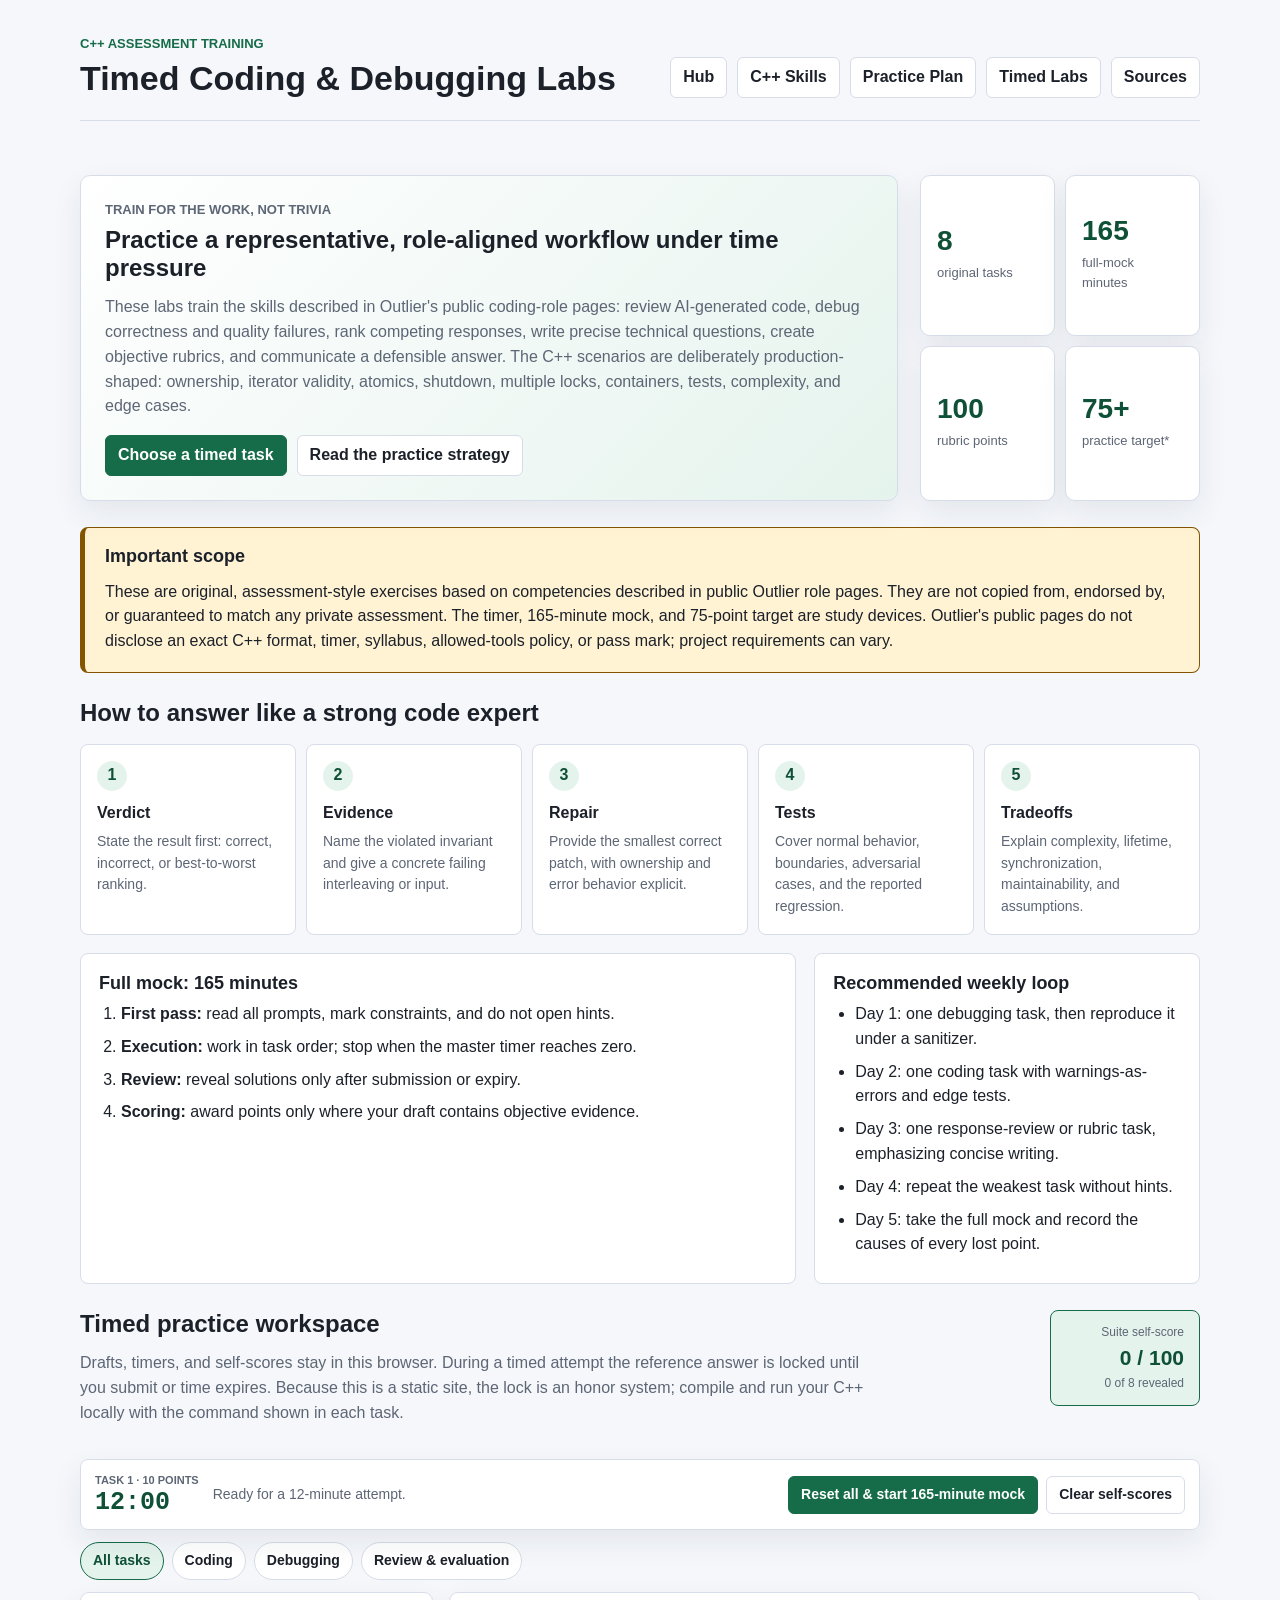
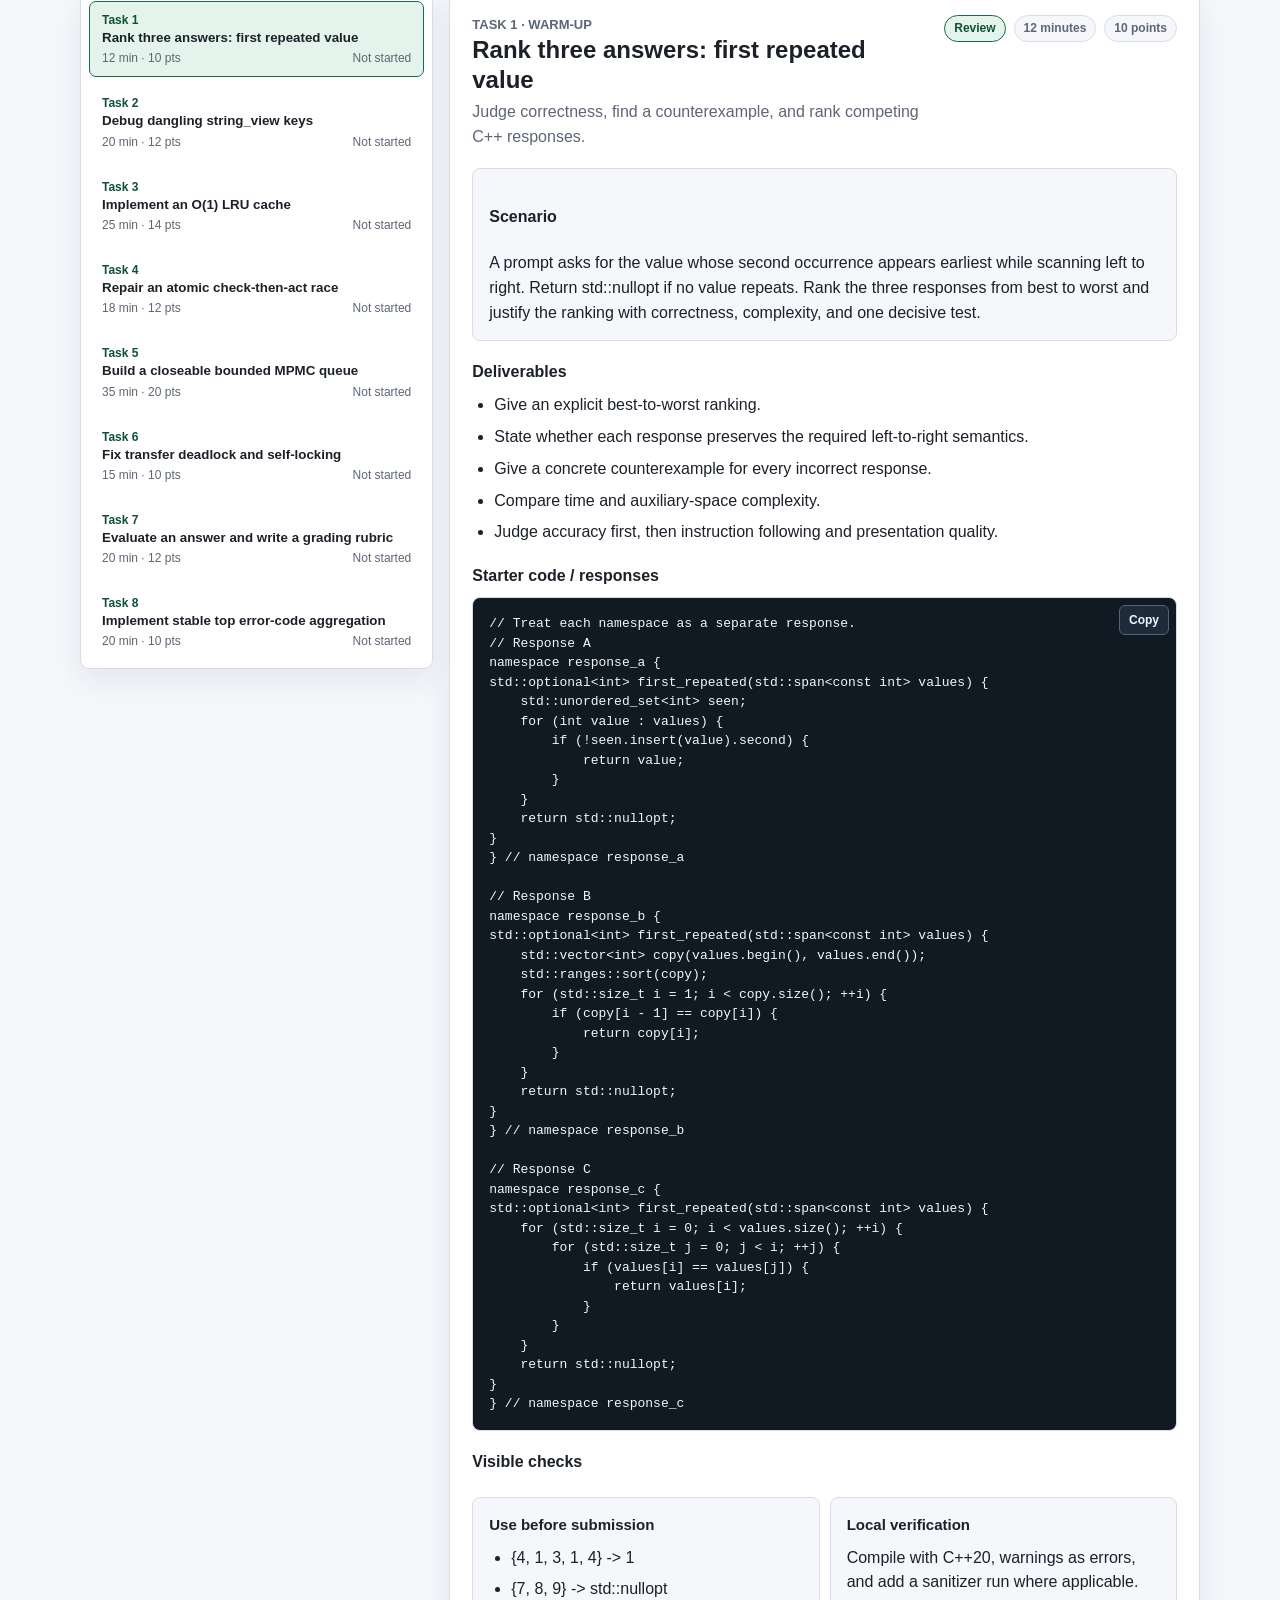
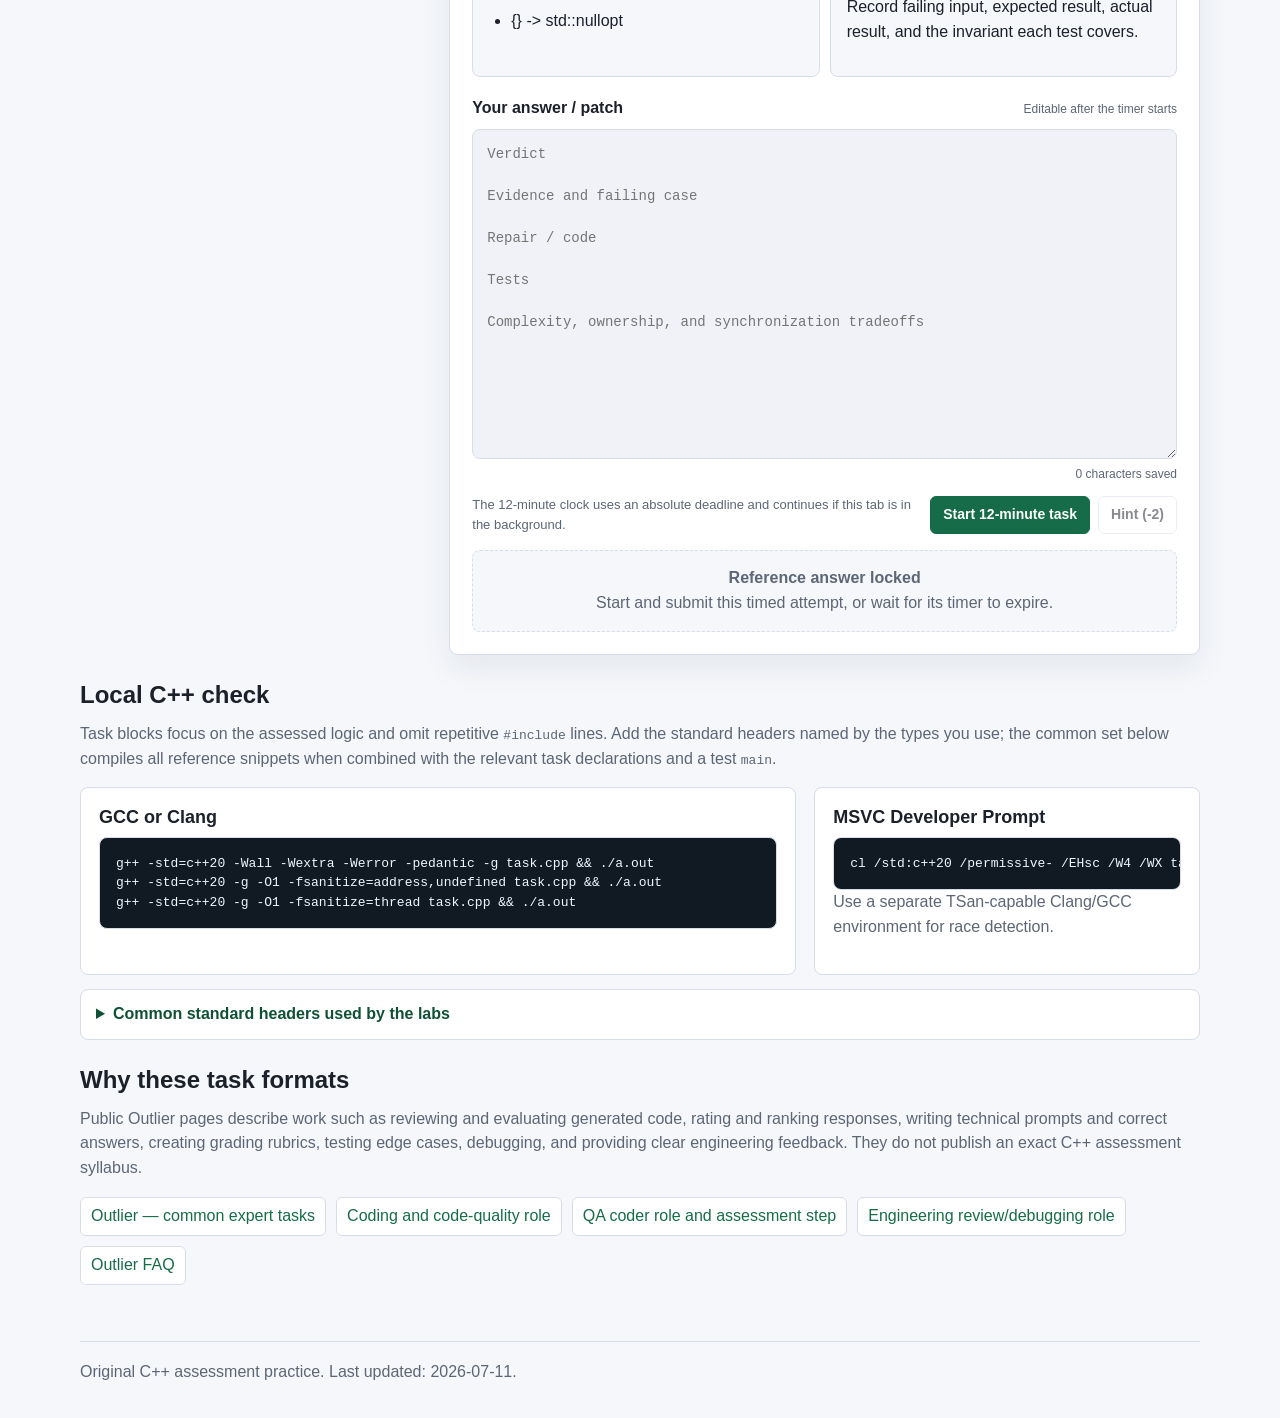
==== docs/assessment-labs.html @ f6ef0ef1 "Add timed C++ assessment practice labs" ====
<!doctype html>
<html lang="en">
<head>
  <meta charset="utf-8">
  <meta name="viewport" content="width=device-width, initial-scale=1">
  <meta name="description" content="Original Outlier-role-aligned C++ assessment practice with timed coding, debugging, code-review, response-ranking, and rubric-writing tasks.">
  <title>Timed C++ Assessment Labs</title>
  <link rel="stylesheet" href="styles.css">
  <link rel="stylesheet" href="assessment-labs.css">
  <script defer src="assessment-labs-data.js"></script>
  <script defer src="assessment-labs.js"></script>
</head>
<body>
  <header class="topbar">
    <div>
      <p class="eyebrow">C++ assessment training</p>
      <h1>Timed Coding &amp; Debugging Labs</h1>
    </div>
    <nav aria-label="Site navigation">
      <a href="index.html">Hub</a>
      <a href="cpp-skills.html">C++ Skills</a>
      <a href="#practice-plan">Practice Plan</a>
      <a href="#lab-app">Timed Labs</a>
      <a href="#sources">Sources</a>
    </nav>
  </header>

  <main>
    <section class="section hero-grid">
      <div class="intro">
        <p class="eyebrow">Train for the work, not trivia</p>
        <h2>Practice a representative, role-aligned workflow under time pressure</h2>
        <p>
          These labs train the skills described in Outlier's public coding-role pages: review AI-generated code,
          debug correctness and quality failures, rank competing responses, write precise technical questions,
          create objective rubrics, and communicate a defensible answer. The C++ scenarios are deliberately
          production-shaped: ownership, iterator validity, atomics, shutdown, multiple locks, containers, tests,
          complexity, and edge cases.
        </p>
        <div class="actions">
          <a class="button" href="#lab-app">Choose a timed task</a>
          <a class="button secondary" href="#practice-plan">Read the practice strategy</a>
        </div>
      </div>
      <aside class="practice-summary" aria-label="Practice suite summary">
        <div><strong>8</strong><span>original tasks</span></div>
        <div><strong>165</strong><span>full-mock minutes</span></div>
        <div><strong>100</strong><span>rubric points</span></div>
        <div><strong>75+</strong><span>practice target*</span></div>
      </aside>
    </section>

    <section class="section notice" aria-labelledby="scope-title">
      <h2 id="scope-title">Important scope</h2>
      <p>
        These are original, assessment-style exercises based on competencies described in public Outlier role
        pages. They are not copied from, endorsed by, or guaranteed to match any private assessment. The timer,
        165-minute mock, and 75-point target are study devices. Outlier's public pages do not disclose an exact
        C++ format, timer, syllabus, allowed-tools policy, or pass mark; project requirements can vary.
      </p>
    </section>

    <section id="practice-plan" class="section">
      <h2>How to answer like a strong code expert</h2>
      <div class="answer-framework">
        <article><span>1</span><h3>Verdict</h3><p>State the result first: correct, incorrect, or best-to-worst ranking.</p></article>
        <article><span>2</span><h3>Evidence</h3><p>Name the violated invariant and give a concrete failing interleaving or input.</p></article>
        <article><span>3</span><h3>Repair</h3><p>Provide the smallest correct patch, with ownership and error behavior explicit.</p></article>
        <article><span>4</span><h3>Tests</h3><p>Cover normal behavior, boundaries, adversarial cases, and the reported regression.</p></article>
        <article><span>5</span><h3>Tradeoffs</h3><p>Explain complexity, lifetime, synchronization, maintainability, and assumptions.</p></article>
      </div>
      <div class="split plan-split">
        <article>
          <h3>Full mock: 165 minutes</h3>
          <ol class="timeline">
            <li><strong>First pass:</strong> read all prompts, mark constraints, and do not open hints.</li>
            <li><strong>Execution:</strong> work in task order; stop when the master timer reaches zero.</li>
            <li><strong>Review:</strong> reveal solutions only after submission or expiry.</li>
            <li><strong>Scoring:</strong> award points only where your draft contains objective evidence.</li>
          </ol>
        </article>
        <article>
          <h3>Recommended weekly loop</h3>
          <ul class="checklist">
            <li>Day 1: one debugging task, then reproduce it under a sanitizer.</li>
            <li>Day 2: one coding task with warnings-as-errors and edge tests.</li>
            <li>Day 3: one response-review or rubric task, emphasizing concise writing.</li>
            <li>Day 4: repeat the weakest task without hints.</li>
            <li>Day 5: take the full mock and record the causes of every lost point.</li>
          </ul>
        </article>
      </div>
    </section>

    <section id="lab-app" class="section" aria-labelledby="lab-title">
      <div class="section-heading-row">
        <div>
          <h2 id="lab-title">Timed practice workspace</h2>
          <p class="section-note">
            Drafts, timers, and self-scores stay in this browser. During a timed attempt the reference answer is
            locked until you submit or time expires. Because this is a static site, the lock is an honor system;
            compile and run your C++ locally with the command shown in each task.
          </p>
        </div>
        <div class="suite-score" aria-live="polite">
          <span>Suite self-score</span>
          <strong id="suite-score">0 / 100</strong>
          <small id="suite-progress">0 of 8 revealed</small>
        </div>
      </div>

      <div class="timer-bar" id="timer-bar" data-state="idle">
        <div>
          <span class="timer-kicker" id="timer-kicker">Selected task</span>
          <strong class="timer-display" id="timer-display" role="timer">00:00</strong>
        </div>
        <p id="timer-status">Choose a task and start when you are ready.</p>
        <div class="timer-actions">
          <button class="lab-button primary" id="full-mock" type="button">Reset all &amp; start 165-minute mock</button>
          <button class="lab-button" id="reset-suite-score" type="button">Clear self-scores</button>
        </div>
      </div>

      <div class="filter-row" role="group" aria-label="Filter tasks">
        <button class="filter-button active" type="button" data-filter="all" aria-pressed="true">All tasks</button>
        <button class="filter-button" type="button" data-filter="coding" aria-pressed="false">Coding</button>
        <button class="filter-button" type="button" data-filter="debugging" aria-pressed="false">Debugging</button>
        <button class="filter-button" type="button" data-filter="review" aria-pressed="false">Review &amp; evaluation</button>
      </div>

      <div class="lab-layout">
        <aside class="task-sidebar" aria-label="Assessment tasks">
          <div id="task-list"></div>
        </aside>
        <article class="workspace" id="workspace"></article>
      </div>
      <p class="sr-only" id="lab-announcer" aria-live="polite"></p>
      <noscript>
        <p class="notice">JavaScript is required for timers, saved drafts, answer locking, and self-scoring.</p>
      </noscript>
    </section>

    <section class="section" id="local-setup">
      <h2>Local C++ check</h2>
      <p class="section-note">
        Task blocks focus on the assessed logic and omit repetitive <code>#include</code> lines. Add the standard
        headers named by the types you use; the common set below compiles all reference snippets when combined
        with the relevant task declarations and a test <code>main</code>.
      </p>
      <div class="split">
        <article>
          <h3>GCC or Clang</h3>
          <pre class="command-block">g++ -std=c++20 -Wall -Wextra -Werror -pedantic -g task.cpp &amp;&amp; ./a.out
g++ -std=c++20 -g -O1 -fsanitize=address,undefined task.cpp &amp;&amp; ./a.out
g++ -std=c++20 -g -O1 -fsanitize=thread task.cpp &amp;&amp; ./a.out</pre>
        </article>
        <article>
          <h3>MSVC Developer Prompt</h3>
          <pre class="command-block">cl /std:c++20 /permissive- /EHsc /W4 /WX task.cpp</pre>
          <p class="section-note">Use a separate TSan-capable Clang/GCC environment for race detection.</p>
        </article>
      </div>
      <details class="header-kit">
        <summary>Common standard headers used by the labs</summary>
        <pre class="command-block">#include &lt;algorithm&gt;
#include &lt;atomic&gt;
#include &lt;condition_variable&gt;
#include &lt;cstddef&gt;
#include &lt;cstdint&gt;
#include &lt;deque&gt;
#include &lt;limits&gt;
#include &lt;list&gt;
#include &lt;memory&gt;
#include &lt;mutex&gt;
#include &lt;optional&gt;
#include &lt;ranges&gt;
#include &lt;span&gt;
#include &lt;stdexcept&gt;
#include &lt;string&gt;
#include &lt;string_view&gt;
#include &lt;type_traits&gt;
#include &lt;unordered_map&gt;
#include &lt;unordered_set&gt;
#include &lt;utility&gt;
#include &lt;vector&gt;</pre>
      </details>
    </section>

    <section id="sources" class="section">
      <h2>Why these task formats</h2>
      <p class="section-note">
        Public Outlier pages describe work such as reviewing and evaluating generated code, rating and ranking
        responses, writing technical prompts and correct answers, creating grading rubrics, testing edge cases,
        debugging, and providing clear engineering feedback. They do not publish an exact C++ assessment syllabus.
      </p>
      <div class="link-list">
        <a href="https://outlier.ai/" target="_blank" rel="noopener">Outlier — common expert tasks</a>
        <a href="https://outlier.ai/coding/code-quality/en-in" target="_blank" rel="noopener">Coding and code-quality role</a>
        <a href="https://outlier.ai/coding/es-419" target="_blank" rel="noopener">QA coder role and assessment step</a>
        <a href="https://outlier.ai/coding/fslc" target="_blank" rel="noopener">Engineering review/debugging role</a>
        <a href="https://outlier.ai/faq" target="_blank" rel="noopener">Outlier FAQ</a>
      </div>
    </section>
  </main>

  <footer>
    <p>Original C++ assessment practice. Last updated: 2026-07-11.</p>
  </footer>
</body>
</html>
---- docs/styles.css ----
:root {
  color-scheme: light dark;
  --bg: #f5f7fb;
  --panel: #ffffff;
  --text: #1b2029;
  --muted: #5d6675;
  --line: #d7dde8;
  --accent: #166c49;
  --accent-strong: #0f5136;
  --accent-soft: #e5f3ed;
  --warn: #835500;
  --warn-soft: #fff3d4;
  --shadow: 0 12px 30px rgba(26, 34, 48, 0.08);
}

@media (prefers-color-scheme: dark) {
  :root {
    --bg: #12161d;
    --panel: #1d2430;
    --text: #edf2f7;
    --muted: #b5bfcb;
    --line: #333c4b;
    --accent: #7ad6a2;
    --accent-strong: #a5e8c0;
    --accent-soft: #173626;
    --warn: #f1ca71;
    --warn-soft: #392a12;
    --shadow: none;
  }
}

* {
  box-sizing: border-box;
}

body {
  margin: 0;
  background: var(--bg);
  color: var(--text);
  font-family: Arial, Helvetica, sans-serif;
  line-height: 1.55;
}

a {
  color: var(--accent);
  text-decoration-thickness: 1px;
  text-underline-offset: 3px;
}

.topbar {
  display: flex;
  align-items: flex-end;
  justify-content: space-between;
  gap: 24px;
  width: min(1120px, calc(100% - 32px));
  margin: 0 auto;
  padding: 34px 0 22px;
  border-bottom: 1px solid var(--line);
}

.eyebrow {
  margin: 0 0 6px;
  color: var(--accent);
  font-size: 13px;
  font-weight: 700;
  letter-spacing: 0;
  text-transform: uppercase;
}

h1,
h2,
h3,
p {
  margin-top: 0;
}

h1 {
  margin-bottom: 0;
  font-size: 34px;
  line-height: 1.1;
}

h2 {
  margin-bottom: 12px;
  font-size: 24px;
  line-height: 1.2;
}

h3 {
  margin-bottom: 8px;
  font-size: 18px;
  line-height: 1.25;
}

nav {
  display: flex;
  flex-wrap: wrap;
  justify-content: flex-end;
  gap: 10px;
}

nav a,
.button {
  display: inline-flex;
  align-items: center;
  min-height: 38px;
  border: 1px solid var(--line);
  border-radius: 6px;
  padding: 7px 12px;
  background: var(--panel);
  color: var(--text);
  font-weight: 700;
  text-decoration: none;
}

main {
  width: min(1120px, calc(100% - 32px));
  margin: 0 auto;
  padding: 28px 0 56px;
}

.section {
  margin-top: 26px;
}

.intro {
  max-width: 880px;
  margin-bottom: 18px;
}

.intro p,
.section-note {
  color: var(--muted);
}

.quick-grid {
  display: grid;
  grid-template-columns: repeat(auto-fit, minmax(230px, 1fr));
  gap: 14px;
}

.mini-card,
.course,
.doc-link {
  background: var(--panel);
  border: 1px solid var(--line);
  border-radius: 8px;
  box-shadow: var(--shadow);
}

.mini-card {
  padding: 18px;
}

.mini-card p,
.course p {
  margin-bottom: 0;
  color: var(--muted);
}

.status {
  display: inline-flex;
  align-items: center;
  min-height: 26px;
  border-radius: 999px;
  padding: 3px 10px;
  margin-bottom: 12px;
  font-size: 12px;
  font-weight: 700;
}

.status.good {
  background: var(--accent-soft);
  color: var(--accent-strong);
}

.status.warning {
  background: var(--warn-soft);
  color: var(--warn);
}

.table-wrap {
  overflow-x: auto;
  border: 1px solid var(--line);
  border-radius: 8px;
  background: var(--panel);
}

table {
  width: 100%;
  min-width: 780px;
  border-collapse: collapse;
}

th,
td {
  padding: 14px;
  border-bottom: 1px solid var(--line);
  text-align: left;
  vertical-align: top;
}

th {
  background: color-mix(in srgb, var(--panel) 88%, var(--accent-soft));
  font-size: 13px;
  text-transform: uppercase;
  letter-spacing: 0;
}

tr:last-child td {
  border-bottom: 0;
}

.actions {
  display: flex;
  flex-wrap: wrap;
  gap: 10px;
  margin-top: 14px;
}

.button {
  background: var(--accent);
  color: #ffffff;
  border-color: var(--accent);
}

.button.secondary {
  background: var(--panel);
  color: var(--text);
  border-color: var(--line);
}

.course {
  padding: 18px;
  margin-bottom: 14px;
}

.doc-grid {
  display: grid;
  grid-template-columns: repeat(auto-fit, minmax(260px, 1fr));
  gap: 14px;
}

.doc-link {
  display: flex;
  flex-direction: column;
  gap: 8px;
  min-height: 136px;
  padding: 18px;
  color: var(--text);
  text-decoration: none;
}

.doc-link strong {
  font-size: 18px;
  line-height: 1.25;
}

.doc-link span {
  color: var(--muted);
}

.doc-link.featured {
  border-color: var(--accent);
}

.split {
  display: grid;
  grid-template-columns: minmax(0, 1.3fr) minmax(260px, 0.7fr);
  gap: 18px;
}

.split article {
  background: var(--panel);
  border: 1px solid var(--line);
  border-radius: 8px;
  padding: 18px;
}

.timeline,
.checklist {
  margin: 0;
  padding-left: 22px;
}

.timeline li,
.checklist li {
  margin-bottom: 8px;
}

.sources,
.link-list {
  display: flex;
  flex-wrap: wrap;
  gap: 10px;
  margin-top: 14px;
}

.sources a,
.link-list a {
  display: inline-flex;
  align-items: center;
  min-height: 34px;
  border: 1px solid var(--line);
  border-radius: 6px;
  padding: 6px 10px;
  background: var(--panel);
  text-decoration: none;
}

footer {
  width: min(1120px, calc(100% - 32px));
  margin: 0 auto;
  padding: 18px 0 34px;
  color: var(--muted);
  border-top: 1px solid var(--line);
}

footer p {
  margin-bottom: 0;
}

@media (max-width: 760px) {
  .topbar {
    align-items: flex-start;
    flex-direction: column;
  }

  nav {
    justify-content: flex-start;
  }

  .split {
    grid-template-columns: 1fr;
  }

  h1 {
    font-size: 30px;
  }
}
---- docs/assessment-labs.css ----
.hero-grid {
  display: grid;
  grid-template-columns: minmax(0, 1.5fr) minmax(280px, 0.5fr);
  gap: 22px;
  align-items: stretch;
}

.hero-grid .intro {
  margin-bottom: 0;
  padding: 24px;
  border: 1px solid var(--line);
  border-radius: 10px;
  background: linear-gradient(135deg, var(--panel), var(--accent-soft));
  box-shadow: var(--shadow);
}

.practice-summary {
  display: grid;
  grid-template-columns: repeat(2, minmax(0, 1fr));
  gap: 10px;
}

.practice-summary div {
  display: flex;
  flex-direction: column;
  justify-content: center;
  min-height: 104px;
  padding: 16px;
  border: 1px solid var(--line);
  border-radius: 10px;
  background: var(--panel);
  box-shadow: var(--shadow);
}

.practice-summary strong {
  color: var(--accent-strong);
  font-size: 28px;
  line-height: 1;
}

.practice-summary span {
  margin-top: 8px;
  color: var(--muted);
  font-size: 13px;
}

.notice {
  padding: 18px 20px;
  border: 1px solid var(--warn);
  border-left-width: 5px;
  border-radius: 8px;
  background: var(--warn-soft);
}

.notice h2 {
  font-size: 18px;
}

.notice p:last-child {
  margin-bottom: 0;
}

.answer-framework {
  display: grid;
  grid-template-columns: repeat(5, minmax(0, 1fr));
  gap: 10px;
  margin-top: 16px;
}

.answer-framework article {
  padding: 16px;
  border: 1px solid var(--line);
  border-radius: 8px;
  background: var(--panel);
}

.answer-framework article > span {
  display: inline-flex;
  align-items: center;
  justify-content: center;
  width: 30px;
  height: 30px;
  margin-bottom: 12px;
  border-radius: 50%;
  background: var(--accent-soft);
  color: var(--accent-strong);
  font-weight: 700;
}

.answer-framework h3 {
  font-size: 16px;
}

.answer-framework p {
  margin-bottom: 0;
  color: var(--muted);
  font-size: 14px;
}

.plan-split {
  margin-top: 18px;
}

.section-heading-row {
  display: flex;
  align-items: flex-start;
  justify-content: space-between;
  gap: 20px;
}

.section-heading-row > div:first-child {
  max-width: 800px;
}

.suite-score {
  flex: 0 0 auto;
  min-width: 150px;
  padding: 12px 15px;
  border: 1px solid var(--accent);
  border-radius: 8px;
  background: var(--accent-soft);
  text-align: right;
}

.suite-score span,
.suite-score small {
  display: block;
  color: var(--muted);
  font-size: 12px;
}

.suite-score strong {
  display: block;
  color: var(--accent-strong);
  font-size: 21px;
}

.timer-bar {
  position: sticky;
  top: 0;
  z-index: 10;
  display: grid;
  grid-template-columns: auto minmax(180px, 1fr) auto;
  gap: 14px;
  align-items: center;
  margin: 18px 0 12px;
  padding: 12px 14px;
  border: 1px solid var(--line);
  border-radius: 8px;
  background: color-mix(in srgb, var(--panel) 94%, transparent);
  box-shadow: var(--shadow);
  backdrop-filter: blur(10px);
}

.timer-bar[data-state="running"] {
  border-color: var(--accent);
}

.timer-bar[data-state="urgent"],
.timer-bar[data-state="expired"] {
  border-color: var(--warn);
  background: color-mix(in srgb, var(--warn-soft) 94%, transparent);
}

.timer-kicker {
  display: block;
  color: var(--muted);
  font-size: 11px;
  font-weight: 700;
  text-transform: uppercase;
}

.timer-display {
  display: block;
  min-width: 94px;
  color: var(--accent-strong);
  font-family: Consolas, Menlo, monospace;
  font-size: 25px;
  line-height: 1.1;
  font-variant-numeric: tabular-nums;
}

.timer-bar[data-state="urgent"] .timer-display,
.timer-bar[data-state="expired"] .timer-display {
  color: var(--warn);
}

.timer-bar p {
  margin: 0;
  color: var(--muted);
  font-size: 14px;
}

.timer-actions,
.workspace-actions,
.filter-row,
.task-metrics {
  display: flex;
  flex-wrap: wrap;
  gap: 8px;
}

.timer-actions {
  justify-content: flex-end;
}

.lab-button,
.filter-button,
.copy-button {
  min-height: 38px;
  border: 1px solid var(--line);
  border-radius: 6px;
  padding: 7px 12px;
  background: var(--panel);
  color: var(--text);
  font: inherit;
  font-size: 14px;
  font-weight: 700;
  cursor: pointer;
}

.lab-button.primary {
  border-color: var(--accent);
  background: var(--accent);
  color: #ffffff;
}

.lab-button.warning {
  border-color: var(--warn);
  color: var(--warn);
}

.lab-button:hover:not(:disabled),
.filter-button:hover,
.copy-button:hover {
  border-color: var(--accent);
  background: var(--accent-soft);
  color: var(--accent-strong);
}

.lab-button.primary:hover:not(:disabled) {
  background: var(--accent-strong);
  color: var(--panel);
}

.lab-button:disabled {
  cursor: not-allowed;
  opacity: 0.52;
}

.filter-row {
  margin: 12px 0;
}

.filter-button {
  border-radius: 999px;
}

.filter-button.active {
  border-color: var(--accent);
  background: var(--accent-soft);
  color: var(--accent-strong);
}

.lab-layout {
  display: grid;
  grid-template-columns: minmax(250px, 0.32fr) minmax(0, 0.68fr);
  gap: 16px;
  align-items: start;
}

.task-sidebar,
.workspace {
  border: 1px solid var(--line);
  border-radius: 9px;
  background: var(--panel);
  box-shadow: var(--shadow);
}

.task-sidebar {
  position: sticky;
  top: 90px;
  max-height: calc(100vh - 108px);
  overflow-y: auto;
  padding: 8px;
}

#task-list {
  display: grid;
  gap: 7px;
}

.task-button {
  width: 100%;
  border: 1px solid transparent;
  border-radius: 7px;
  padding: 11px 12px;
  background: transparent;
  color: var(--text);
  text-align: left;
  cursor: pointer;
}

.task-button:hover,
.task-button.active {
  border-color: var(--accent);
  background: var(--accent-soft);
}

.task-button.complete {
  border-color: var(--line);
}

.task-button.complete .task-list-number::after {
  content: "\2713";
  margin-left: 6px;
  color: var(--accent-strong);
}

.task-list-number {
  display: block;
  color: var(--accent-strong);
  font-size: 12px;
  font-weight: 700;
}

.task-list-title {
  display: block;
  margin: 2px 0 5px;
  font-weight: 700;
  line-height: 1.3;
}

.task-list-meta {
  display: flex;
  justify-content: space-between;
  gap: 8px;
  color: var(--muted);
  font-size: 12px;
}

.empty-task-list {
  margin: 0;
  padding: 20px 12px;
  color: var(--muted);
  text-align: center;
}

.workspace {
  min-height: 640px;
  padding: 22px;
}

.workspace-placeholder {
  display: grid;
  place-content: center;
  min-height: 580px;
  color: var(--muted);
  text-align: center;
}

.workspace-placeholder strong {
  display: block;
  margin-bottom: 8px;
  color: var(--text);
  font-size: 19px;
}

.task-header {
  display: flex;
  align-items: flex-start;
  justify-content: space-between;
  gap: 18px;
  margin-bottom: 18px;
}

.task-header h3 {
  margin-bottom: 5px;
  font-size: 24px;
}

.task-header p {
  margin-bottom: 0;
  color: var(--muted);
}

.task-metrics {
  justify-content: flex-end;
  flex: 0 0 auto;
}

.badge {
  display: inline-flex;
  align-items: center;
  min-height: 27px;
  border: 1px solid var(--line);
  border-radius: 999px;
  padding: 3px 9px;
  background: var(--bg);
  color: var(--muted);
  font-size: 12px;
  font-weight: 700;
  white-space: nowrap;
}

.badge.kind {
  border-color: var(--accent);
  background: var(--accent-soft);
  color: var(--accent-strong);
  text-transform: capitalize;
}

.prompt-box,
.hint-panel,
.locked-answer,
.answer-panel,
.test-panel {
  margin-top: 15px;
  padding: 15px 16px;
  border: 1px solid var(--line);
  border-radius: 8px;
  background: var(--bg);
}

.prompt-box p:last-child,
.hint-panel p:last-child,
.locked-answer p:last-child,
.answer-panel p:last-child {
  margin-bottom: 0;
}

.block-heading {
  margin: 19px 0 8px;
  font-size: 16px;
}

.instruction-list,
.test-list,
.solution-list {
  margin: 0;
  padding-left: 22px;
}

.instruction-list li,
.test-list li,
.solution-list li {
  margin-bottom: 7px;
}

.code-wrap {
  position: relative;
}

.code-block,
.command-block {
  overflow-x: auto;
  margin: 0;
  border: 1px solid var(--line);
  border-radius: 8px;
  padding: 16px;
  background: #111923;
  color: #eef6ff;
  font-family: Consolas, Menlo, monospace;
  font-size: 13px;
  line-height: 1.5;
  tab-size: 4;
  white-space: pre;
}

.copy-button {
  position: absolute;
  top: 8px;
  right: 8px;
  min-height: 30px;
  padding: 4px 9px;
  border-color: #526174;
  background: #1f2b39;
  color: #eef6ff;
  font-size: 12px;
}

.test-grid {
  display: grid;
  grid-template-columns: repeat(2, minmax(0, 1fr));
  gap: 10px;
}

.test-panel h4,
.answer-panel h4 {
  margin: 0 0 9px;
  font-size: 15px;
}

.draft-label {
  display: flex;
  align-items: baseline;
  justify-content: space-between;
  gap: 12px;
  margin: 19px 0 8px;
  font-weight: 700;
}

.draft-label small,
.draft-status {
  color: var(--muted);
  font-size: 12px;
  font-weight: 400;
}

.draft {
  display: block;
  width: 100%;
  min-height: 330px;
  resize: vertical;
  border: 1px solid var(--line);
  border-radius: 8px;
  padding: 14px;
  background: var(--bg);
  color: var(--text);
  font-family: Consolas, Menlo, monospace;
  font-size: 14px;
  line-height: 1.5;
}

.draft:focus {
  border-color: var(--accent);
  outline: 2px solid color-mix(in srgb, var(--accent) 30%, transparent);
  outline-offset: 1px;
}

.draft[readonly] {
  background: color-mix(in srgb, var(--bg) 82%, var(--line));
  color: var(--muted);
  cursor: not-allowed;
}

.draft-status {
  margin: 6px 0 0;
  text-align: right;
}

.workspace-actions {
  align-items: center;
  margin-top: 12px;
}

.workspace-actions .attempt-note {
  flex: 1 1 220px;
  margin: 0;
  color: var(--muted);
  font-size: 13px;
}

.hint-panel {
  border-color: var(--warn);
  background: var(--warn-soft);
}

.locked-answer {
  border-style: dashed;
  color: var(--muted);
  text-align: center;
}

.answer-panel {
  border-color: var(--accent);
  background: color-mix(in srgb, var(--accent-soft) 55%, var(--panel));
}

.answer-panel > h3 {
  color: var(--accent-strong);
}

.solution-section + .solution-section {
  margin-top: 18px;
}

.rubric-list {
  display: grid;
  gap: 8px;
  margin-top: 10px;
}

.rubric-item {
  display: grid;
  grid-template-columns: auto 1fr auto;
  gap: 10px;
  align-items: start;
  padding: 10px 11px;
  border: 1px solid var(--line);
  border-radius: 7px;
  background: var(--panel);
  cursor: pointer;
}

.rubric-item:hover {
  border-color: var(--accent);
}

.rubric-item input {
  width: 18px;
  height: 18px;
  margin: 2px 0 0;
  accent-color: var(--accent);
}

.rubric-points {
  color: var(--accent-strong);
  font-size: 13px;
  font-weight: 700;
  white-space: nowrap;
}

.task-score {
  display: flex;
  align-items: center;
  justify-content: space-between;
  gap: 12px;
  margin-top: 12px;
  padding-top: 12px;
  border-top: 1px solid var(--line);
}

.task-score strong {
  color: var(--accent-strong);
  font-size: 18px;
}

.penalty-note {
  margin: 8px 0 0;
  color: var(--warn);
  font-size: 13px;
}

.header-kit {
  margin-top: 14px;
  border: 1px solid var(--line);
  border-radius: 8px;
  background: var(--panel);
}

.header-kit summary {
  padding: 12px 15px;
  color: var(--accent-strong);
  font-weight: 700;
  cursor: pointer;
}

.header-kit .command-block {
  margin: 0 14px 14px;
}

.sr-only {
  position: absolute;
  width: 1px;
  height: 1px;
  padding: 0;
  margin: -1px;
  overflow: hidden;
  clip: rect(0, 0, 0, 0);
  white-space: nowrap;
  border: 0;
}

button:focus-visible,
a:focus-visible,
textarea:focus-visible,
input:focus-visible,
#task-heading:focus,
#answer-heading:focus,
#hint-heading:focus {
  outline: 3px solid color-mix(in srgb, var(--accent) 55%, transparent);
  outline-offset: 2px;
}

@media (max-width: 980px) {
  .answer-framework {
    grid-template-columns: repeat(3, minmax(0, 1fr));
  }

  .timer-bar {
    grid-template-columns: auto 1fr;
  }

  .timer-actions {
    grid-column: 1 / -1;
    justify-content: flex-start;
  }
}

@media (min-width: 851px) and (max-width: 980px) {
  .timer-bar {
    position: static;
  }

  .task-sidebar {
    top: 16px;
  }
}

@media (max-width: 850px) {
  .hero-grid,
  .lab-layout {
    grid-template-columns: 1fr;
  }

  .task-sidebar {
    position: static;
    max-height: none;
  }

  #task-list {
    grid-template-columns: repeat(2, minmax(0, 1fr));
  }

  .section-heading-row,
  .task-header {
    flex-direction: column;
  }

  .suite-score {
    width: 100%;
    text-align: left;
  }

  .task-metrics {
    justify-content: flex-start;
  }
}

@media (max-width: 620px) {
  .practice-summary,
  .answer-framework,
  #task-list,
  .test-grid {
    grid-template-columns: 1fr;
  }

  .answer-framework article {
    display: grid;
    grid-template-columns: auto 1fr;
    column-gap: 10px;
  }

  .answer-framework article > span {
    grid-row: 1 / 3;
  }

  .timer-bar {
    position: static;
    grid-template-columns: 1fr;
  }

  .timer-actions {
    grid-column: auto;
  }

  .timer-actions .lab-button,
  .workspace-actions .lab-button {
    width: 100%;
  }

  .workspace {
    min-height: 0;
    padding: 16px;
  }

  .draft {
    min-height: 260px;
  }
}

@media (prefers-reduced-motion: reduce) {
  *,
  *::before,
  *::after {
    scroll-behavior: auto !important;
  }
}
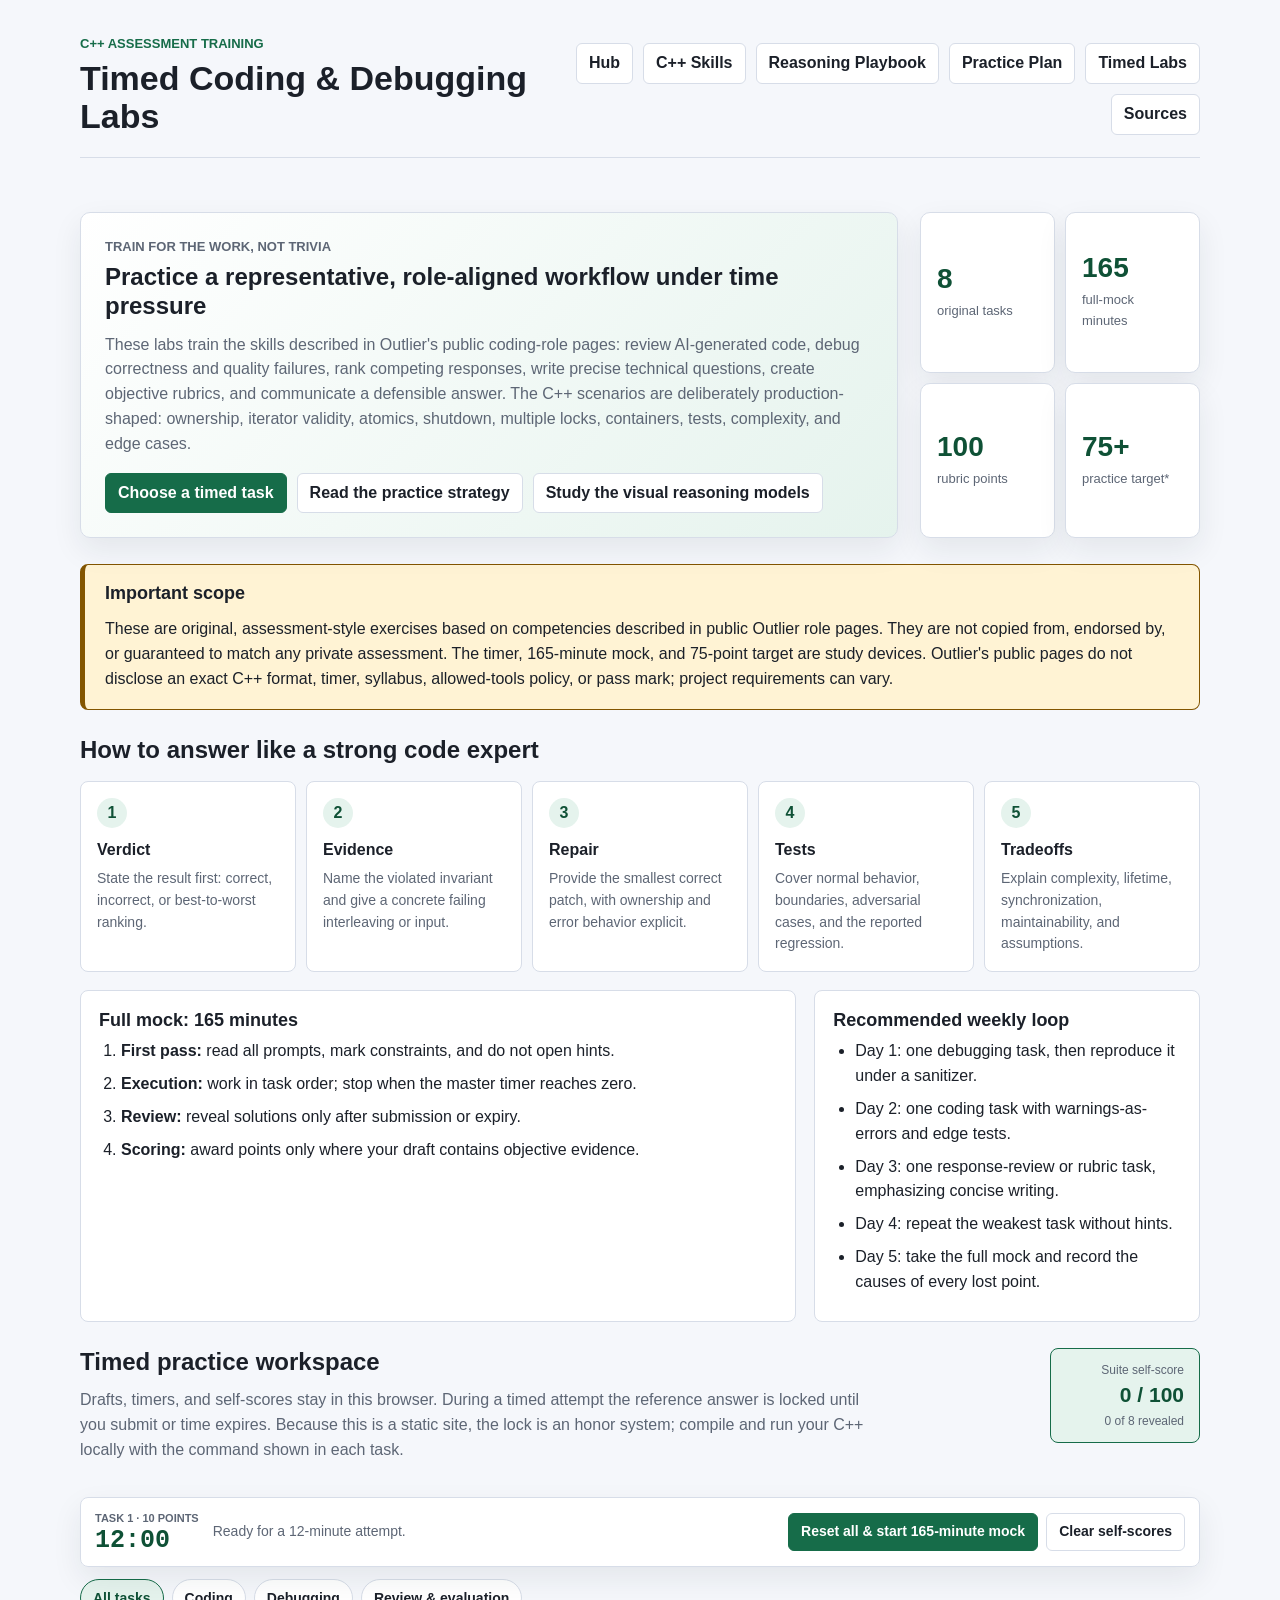
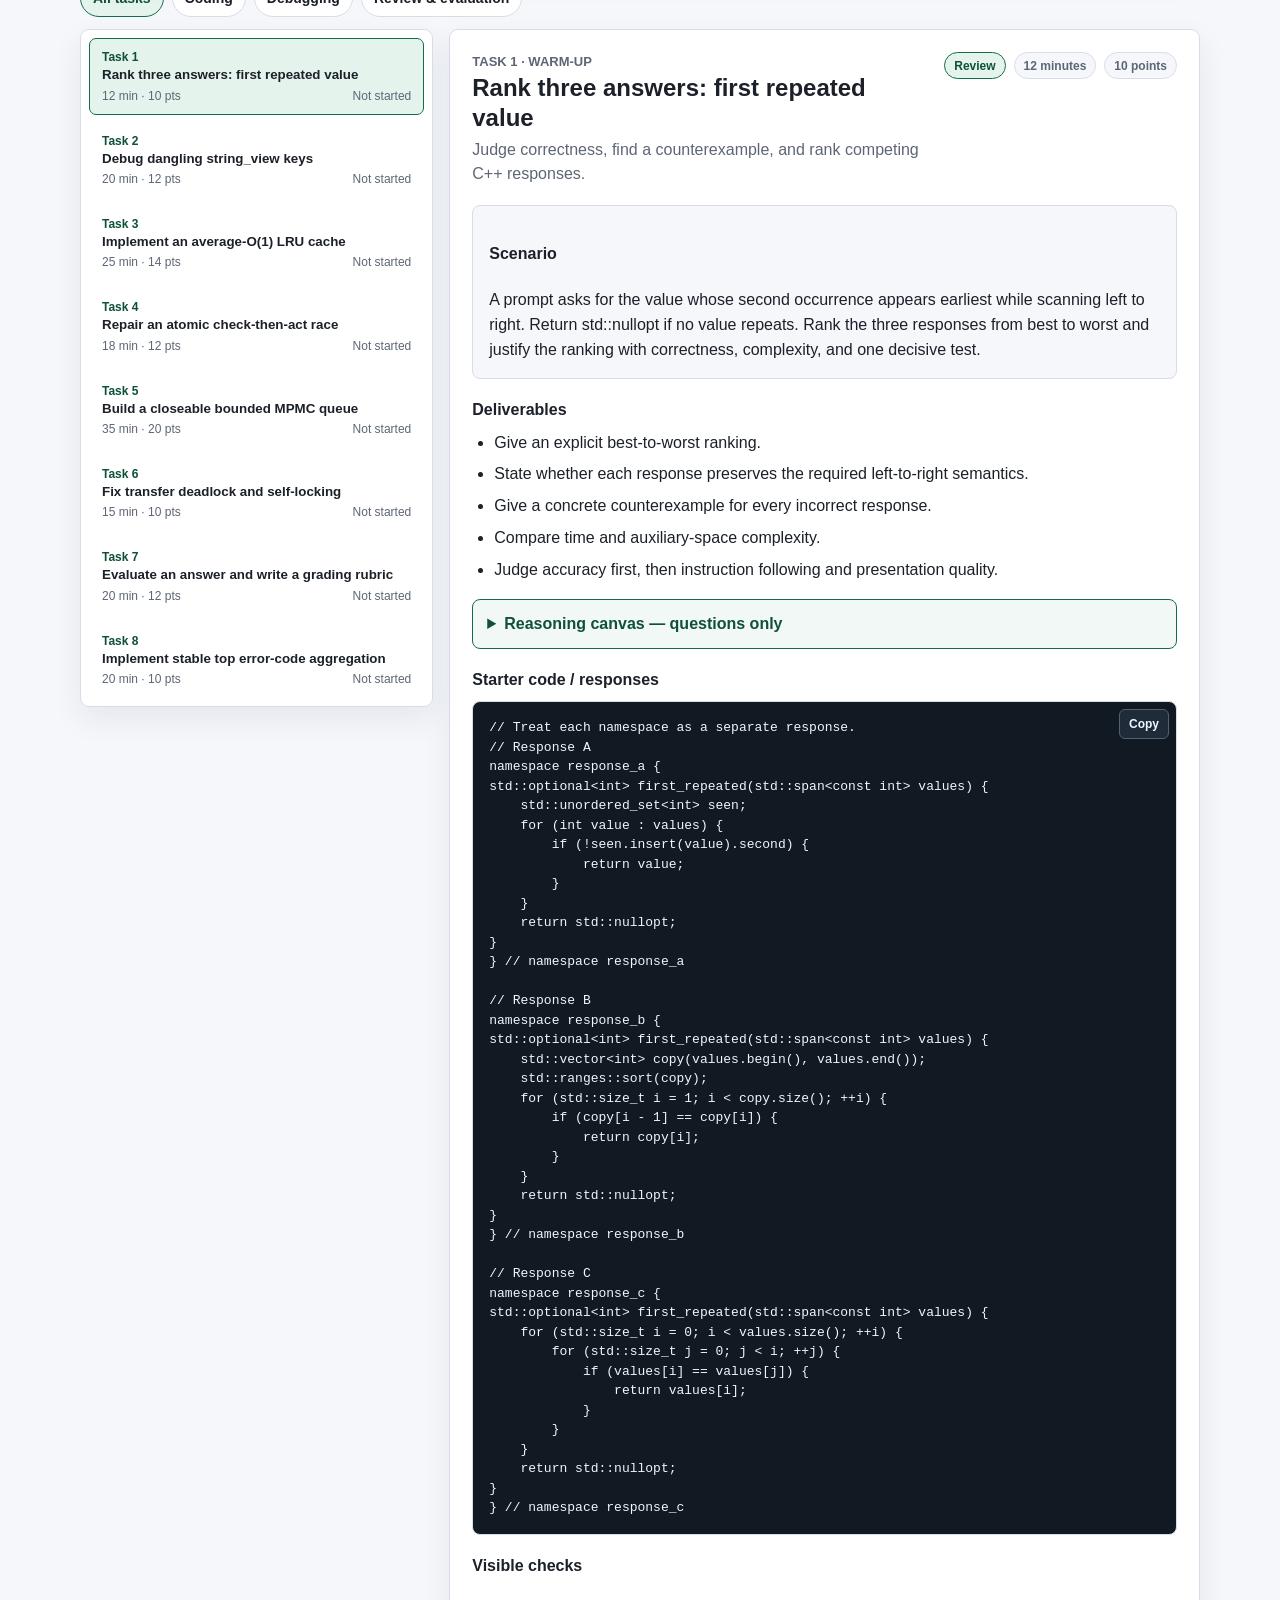
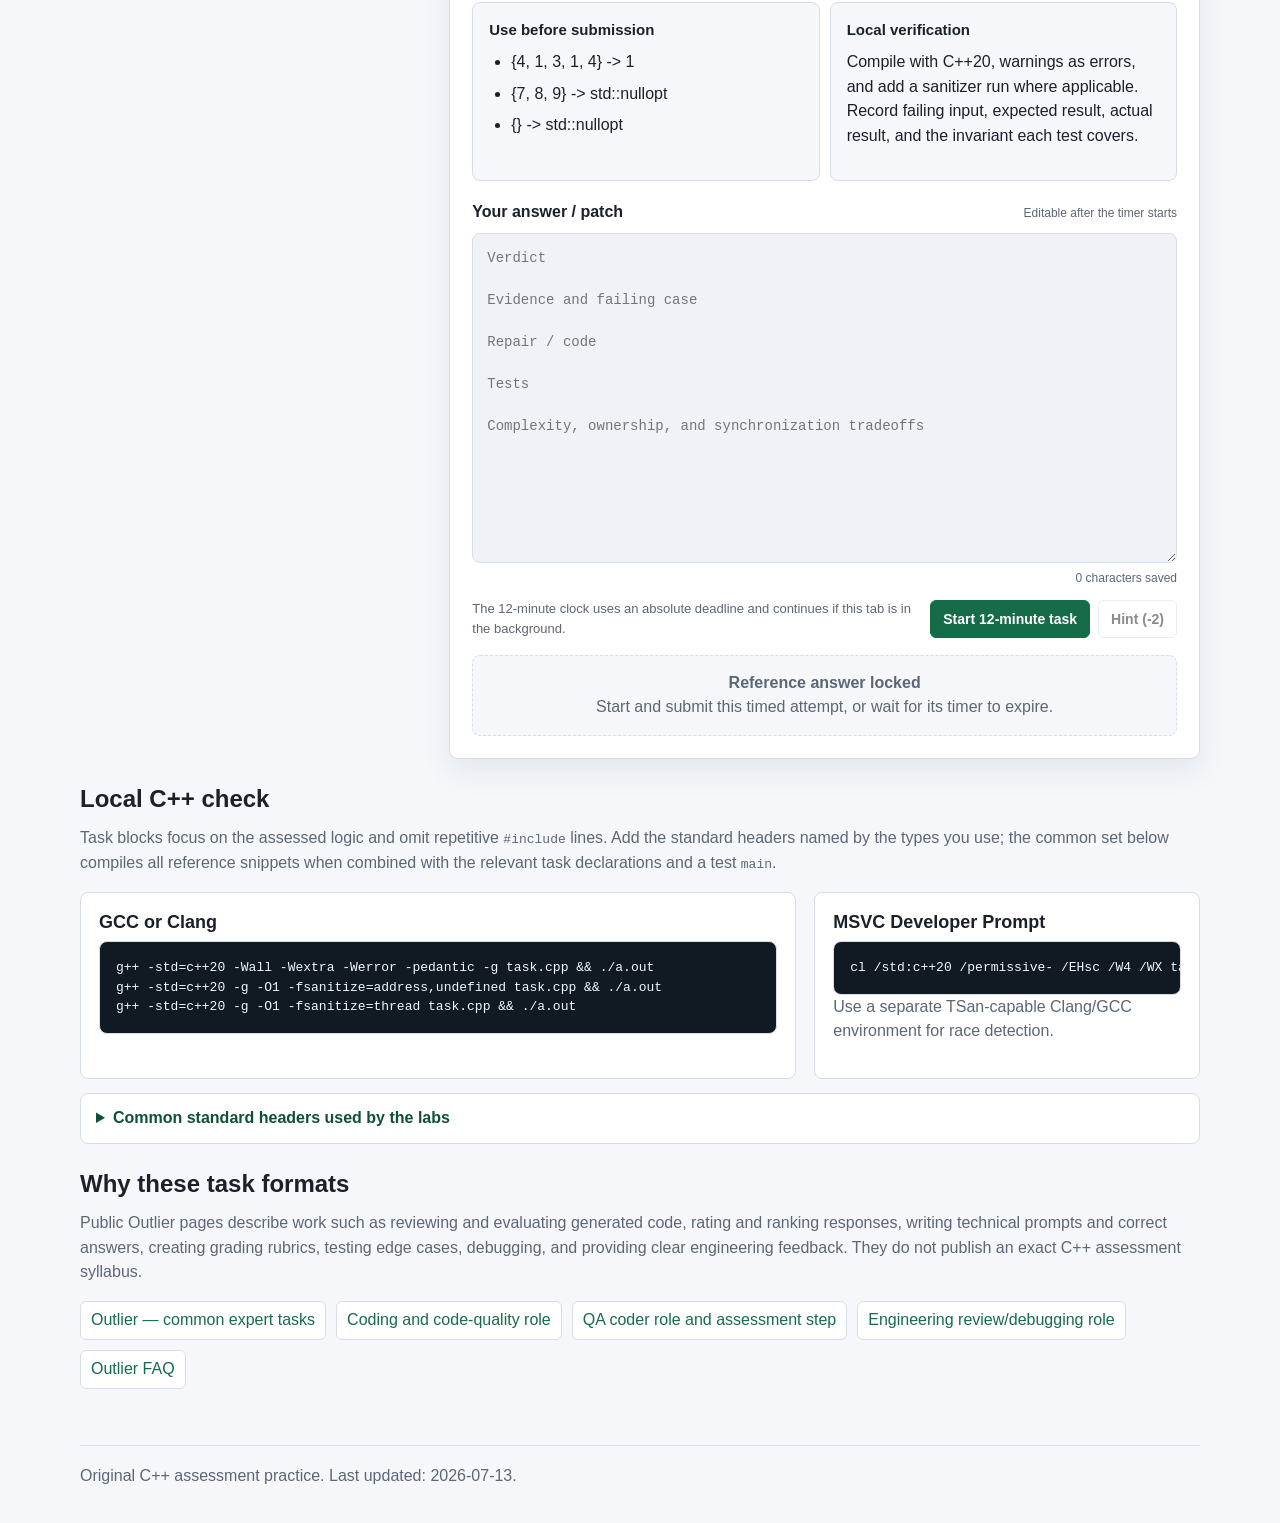
==== commit d05acfbb: "Add visual C++ reasoning playbook" ====
--- a/docs/assessment-labs.html
+++ b/docs/assessment-labs.html
@@ -7,6 +7,7 @@
   <title>Timed C++ Assessment Labs</title>
   <link rel="stylesheet" href="styles.css">
   <link rel="stylesheet" href="assessment-labs.css">
+  <link rel="stylesheet" href="reasoning-playbook.css">
   <script defer src="assessment-labs-data.js"></script>
   <script defer src="assessment-labs.js"></script>
 </head>
@@ -19,6 +20,7 @@
     <nav aria-label="Site navigation">
       <a href="index.html">Hub</a>
       <a href="cpp-skills.html">C++ Skills</a>
+      <a href="reasoning-playbook.html">Reasoning Playbook</a>
       <a href="#practice-plan">Practice Plan</a>
       <a href="#lab-app">Timed Labs</a>
       <a href="#sources">Sources</a>
@@ -40,6 +42,7 @@
         <div class="actions">
           <a class="button" href="#lab-app">Choose a timed task</a>
           <a class="button secondary" href="#practice-plan">Read the practice strategy</a>
+          <a class="button secondary" href="reasoning-playbook.html">Study the visual reasoning models</a>
         </div>
       </div>
       <aside class="practice-summary" aria-label="Practice suite summary">
@@ -204,7 +207,7 @@
   </main>
 
   <footer>
-    <p>Original C++ assessment practice. Last updated: 2026-07-11.</p>
+    <p>Original C++ assessment practice. Last updated: 2026-07-13.</p>
   </footer>
 </body>
 </html>
--- a/docs/styles.css
+++ b/docs/styles.css
@@ -230,6 +230,12 @@
   border-color: var(--line);
 }
 
+@media (prefers-color-scheme: dark) {
+  .button:not(.secondary) {
+    color: #102018;
+  }
+}
+
 .course {
   padding: 18px;
   margin-bottom: 14px;
--- a/docs/assessment-labs.css
+++ b/docs/assessment-labs.css
@@ -223,6 +223,12 @@
   border-color: var(--accent);
   background: var(--accent);
   color: #ffffff;
+}
+
+@media (prefers-color-scheme: dark) {
+  .lab-button.primary {
+    color: #102018;
+  }
 }
 
 .lab-button.warning {
--- a/docs/reasoning-playbook.css
+++ b/docs/reasoning-playbook.css
@@ -0,0 +1,932 @@
+.reasoning-hero {
+  display: grid;
+  grid-template-columns: minmax(0, 1.45fr) minmax(280px, 0.55fr);
+  gap: 20px;
+  align-items: stretch;
+}
+
+.reasoning-hero-copy {
+  padding: 26px;
+  border: 1px solid var(--line);
+  border-radius: 10px;
+  background: linear-gradient(135deg, var(--panel), var(--accent-soft));
+  box-shadow: var(--shadow);
+}
+
+.reasoning-hero-copy > p:not(.eyebrow) {
+  max-width: 760px;
+  color: var(--muted);
+}
+
+.reasoning-summary {
+  display: grid;
+  grid-template-columns: repeat(2, minmax(0, 1fr));
+  gap: 10px;
+}
+
+.reasoning-summary div {
+  display: flex;
+  flex-direction: column;
+  justify-content: center;
+  min-height: 104px;
+  padding: 15px;
+  border: 1px solid var(--line);
+  border-radius: 9px;
+  background: var(--panel);
+  box-shadow: var(--shadow);
+}
+
+.reasoning-summary strong {
+  color: var(--accent-strong);
+  font-size: 28px;
+  line-height: 1;
+}
+
+.reasoning-summary span {
+  margin-top: 8px;
+  color: var(--muted);
+  font-size: 13px;
+}
+
+.reasoning-toc {
+  position: sticky;
+  top: 0;
+  z-index: 8;
+  display: flex;
+  flex-wrap: wrap;
+  gap: 7px;
+  padding: 11px;
+  border: 1px solid var(--line);
+  border-radius: 8px;
+  background: color-mix(in srgb, var(--panel) 95%, transparent);
+  box-shadow: var(--shadow);
+  backdrop-filter: blur(10px);
+}
+
+.reasoning-toc a {
+  display: inline-flex;
+  align-items: center;
+  min-height: 32px;
+  border: 1px solid var(--line);
+  border-radius: 999px;
+  padding: 4px 10px;
+  background: var(--bg);
+  color: var(--text);
+  font-size: 13px;
+  font-weight: 700;
+  text-decoration: none;
+}
+
+.reasoning-toc a:hover {
+  border-color: var(--accent);
+  background: var(--accent-soft);
+  color: var(--accent-strong);
+}
+
+.reasoning-section {
+  scroll-margin-top: 72px;
+  padding: 22px;
+  border: 1px solid var(--line);
+  border-radius: 10px;
+  background: var(--panel);
+  box-shadow: var(--shadow);
+}
+
+.reasoning-heading {
+  max-width: 850px;
+  margin-bottom: 17px;
+}
+
+.reasoning-heading > p:last-child {
+  margin-bottom: 0;
+  color: var(--muted);
+}
+
+.flow-chain {
+  display: grid;
+  grid-auto-flow: column;
+  grid-auto-columns: minmax(145px, 1fr);
+  gap: 24px;
+  overflow-x: auto;
+  margin: 0;
+  padding: 3px 3px 10px;
+  list-style: none;
+}
+
+.flow-chain li {
+  position: relative;
+  min-height: 118px;
+  padding: 14px;
+  border: 1px solid var(--line);
+  border-radius: 8px;
+  background: var(--bg);
+}
+
+.flow-chain li::after {
+  content: "→";
+  position: absolute;
+  top: 43px;
+  right: -20px;
+  color: var(--accent);
+  font-size: 22px;
+  font-weight: 700;
+}
+
+.flow-chain li:last-child::after {
+  content: none;
+}
+
+.flow-chain li > span:first-child {
+  display: inline-flex;
+  align-items: center;
+  justify-content: center;
+  width: 27px;
+  height: 27px;
+  margin-bottom: 8px;
+  border-radius: 50%;
+  background: var(--accent-soft);
+  color: var(--accent-strong);
+  font-size: 12px;
+  font-weight: 700;
+}
+
+.flow-chain strong,
+.flow-chain small {
+  display: block;
+}
+
+.flow-chain small {
+  margin-top: 6px;
+  color: var(--muted);
+  font-size: 12px;
+  line-height: 1.4;
+}
+
+.flow-chain-wide {
+  grid-auto-columns: minmax(155px, 1fr);
+}
+
+.trace-chain {
+  grid-auto-columns: minmax(150px, 1fr);
+  margin-top: 18px;
+}
+
+.trace-chain li {
+  min-height: 88px;
+}
+
+.trace-chain li::after {
+  top: 30px;
+}
+
+.debug-loop {
+  grid-auto-columns: minmax(140px, 1fr);
+  margin-top: 18px;
+}
+
+.reasoning-callout,
+.question-strip,
+.rollback-path {
+  margin-top: 14px;
+  border: 1px solid var(--accent);
+  border-left-width: 5px;
+  border-radius: 7px;
+  padding: 12px 14px;
+  background: var(--accent-soft);
+}
+
+.model-grid {
+  display: grid;
+  grid-template-columns: repeat(2, minmax(0, 1fr));
+  gap: 12px;
+  margin-top: 16px;
+}
+
+.three-models {
+  grid-template-columns: repeat(3, minmax(0, 1fr));
+}
+
+.model-card,
+.visual-card,
+.sequence-card {
+  margin: 0;
+  border: 1px solid var(--line);
+  border-radius: 8px;
+  padding: 16px;
+  background: var(--bg);
+}
+
+.model-card p:last-child,
+.visual-card p:last-child {
+  margin-bottom: 0;
+  color: var(--muted);
+}
+
+.danger-card {
+  border-color: var(--warn);
+  background: color-mix(in srgb, var(--warn-soft) 66%, var(--panel));
+}
+
+.safe-card {
+  border-color: var(--accent);
+  background: color-mix(in srgb, var(--accent-soft) 66%, var(--panel));
+}
+
+.data-flow {
+  display: flex;
+  align-items: stretch;
+  gap: 23px;
+  overflow-x: auto;
+  margin: 0;
+  padding: 3px 3px 9px;
+  list-style: none;
+}
+
+.data-node {
+  position: relative;
+  flex: 1 0 145px;
+  min-height: 94px;
+  padding: 12px;
+  border: 1px solid var(--line);
+  border-radius: 7px;
+  background: var(--panel);
+  overflow-wrap: anywhere;
+}
+
+.data-node::after {
+  content: "→";
+  position: absolute;
+  top: 32px;
+  right: -20px;
+  color: var(--accent);
+  font-size: 20px;
+  font-weight: 700;
+}
+
+.data-node:last-child::after {
+  content: none;
+}
+
+.data-node strong,
+.data-node span {
+  display: block;
+}
+
+.data-node span {
+  margin-top: 6px;
+  color: var(--muted);
+  font-size: 12px;
+  line-height: 1.4;
+}
+
+.data-node.warning {
+  border-color: var(--warn);
+  background: var(--warn-soft);
+}
+
+.data-node.danger {
+  border-color: var(--warn);
+  border-style: dashed;
+}
+
+.data-node.safe {
+  border-color: var(--accent);
+  background: var(--accent-soft);
+}
+
+.decision-list {
+  display: grid;
+  gap: 8px;
+}
+
+.submodel-title {
+  margin: 20px 0 9px;
+  font-size: 16px;
+  color: var(--accent-strong);
+}
+
+.decision-list div {
+  display: grid;
+  grid-template-columns: minmax(150px, 0.42fr) minmax(0, 0.58fr);
+  gap: 10px;
+  padding: 10px;
+  border: 1px solid var(--line);
+  border-radius: 7px;
+  background: var(--panel);
+}
+
+.decision-list span {
+  color: var(--muted);
+}
+
+.question-strip {
+  display: flex;
+  flex-wrap: wrap;
+  gap: 8px;
+  align-items: center;
+}
+
+.question-strip span {
+  border: 1px solid var(--line);
+  border-radius: 999px;
+  padding: 4px 9px;
+  background: var(--panel);
+  font-size: 13px;
+}
+
+.state-row {
+  display: grid;
+  grid-template-columns: repeat(4, minmax(0, 1fr));
+  gap: 25px;
+}
+
+.state-node {
+  position: relative;
+  min-height: 104px;
+  padding: 14px;
+  border: 1px solid var(--line);
+  border-radius: 9px;
+  background: var(--bg);
+}
+
+.state-node::after {
+  content: "→";
+  position: absolute;
+  top: 35px;
+  right: -21px;
+  color: var(--accent);
+  font-size: 22px;
+  font-weight: 700;
+}
+
+.state-node:last-child::after {
+  content: none;
+}
+
+.state-node strong,
+.state-node span {
+  display: block;
+}
+
+.state-node span {
+  margin-top: 7px;
+  color: var(--muted);
+  font-size: 13px;
+}
+
+.state-node.question {
+  border-color: var(--warn);
+  background: var(--warn-soft);
+}
+
+.state-node.safe {
+  border-color: var(--accent);
+  background: var(--accent-soft);
+}
+
+.rollback-path {
+  display: flex;
+  flex-wrap: wrap;
+  gap: 10px;
+  align-items: center;
+  border-color: var(--warn);
+  background: var(--warn-soft);
+}
+
+.lru-structure {
+  display: grid;
+  grid-template-columns: minmax(220px, 0.35fr) auto minmax(320px, 0.65fr);
+  gap: 14px;
+  align-items: center;
+}
+
+.lru-map,
+.lru-list {
+  display: flex;
+  flex-wrap: wrap;
+  gap: 8px;
+  padding: 15px;
+  border: 1px solid var(--line);
+  border-radius: 8px;
+  background: var(--bg);
+}
+
+.lru-map strong,
+.lru-list strong {
+  flex: 1 0 100%;
+}
+
+.lru-map span,
+.lru-list span {
+  border: 1px solid var(--line);
+  border-radius: 5px;
+  padding: 6px 9px;
+  background: var(--panel);
+  font-family: Consolas, Menlo, monospace;
+  font-size: 13px;
+}
+
+.lru-list .mru {
+  border-color: var(--accent);
+  background: var(--accent-soft);
+}
+
+.lru-list .lru {
+  border-color: var(--warn);
+  background: var(--warn-soft);
+}
+
+.lru-arrow {
+  color: var(--accent);
+  font-size: 28px;
+  font-weight: 700;
+}
+
+.sequence-compare {
+  display: grid;
+  grid-template-columns: repeat(2, minmax(0, 1fr));
+  gap: 14px;
+}
+
+.sequence-card figcaption {
+  margin-bottom: 12px;
+  font-weight: 700;
+}
+
+.sequence-lanes {
+  display: grid;
+  overflow-x: auto;
+  border: 1px solid var(--line);
+  border-radius: 7px;
+  background: var(--panel);
+}
+
+.sequence-lanes.three {
+  grid-template-columns: repeat(3, minmax(150px, 1fr));
+}
+
+.sequence-lanes.four {
+  grid-template-columns: repeat(4, minmax(145px, 1fr));
+}
+
+.sequence-lanes > * {
+  min-height: 47px;
+  padding: 9px 10px;
+  border-right: 1px solid var(--line);
+  border-bottom: 1px solid var(--line);
+  font-size: 13px;
+}
+
+.sequence-lanes > strong {
+  background: var(--accent-soft);
+  color: var(--accent-strong);
+  text-align: center;
+}
+
+.sequence-lanes > *:nth-child(3n) {
+  border-right: 0;
+}
+
+.sequence-lanes.four > *:nth-child(3n) {
+  border-right: 1px solid var(--line);
+}
+
+.sequence-lanes.four > *:nth-child(4n) {
+  border-right: 0;
+}
+
+.danger-text {
+  color: var(--warn);
+  font-weight: 700;
+}
+
+.decision-flow {
+  display: grid;
+  grid-template-columns: repeat(4, minmax(0, 1fr));
+  gap: 24px;
+  margin: 18px 0 0;
+  padding: 0;
+  list-style: none;
+}
+
+.decision-flow li {
+  position: relative;
+  padding: 13px;
+  border: 1px solid var(--line);
+  border-radius: 999px;
+  background: var(--bg);
+  text-align: center;
+}
+
+.decision-flow li::after {
+  content: "→";
+  position: absolute;
+  top: 22px;
+  right: -20px;
+  color: var(--accent);
+  font-size: 20px;
+  font-weight: 700;
+}
+
+.decision-flow li:last-child::after {
+  content: none;
+}
+
+.decision-flow strong,
+.decision-flow span {
+  display: block;
+}
+
+.decision-flow span {
+  margin-top: 5px;
+  color: var(--muted);
+  font-size: 12px;
+}
+
+.queue-states {
+  display: grid;
+  grid-template-columns: repeat(5, minmax(150px, 1fr));
+  gap: 12px;
+  overflow-x: auto;
+  padding-bottom: 8px;
+}
+
+.queue-states article {
+  min-height: 112px;
+  padding: 13px;
+  border: 1px solid var(--line);
+  border-radius: 8px;
+  background: var(--bg);
+}
+
+.queue-states article strong,
+.queue-states article span {
+  display: block;
+}
+
+.queue-states article span {
+  margin-top: 7px;
+  color: var(--muted);
+  font-size: 12px;
+}
+
+.queue-states .closing {
+  border-color: var(--warn);
+  background: var(--warn-soft);
+}
+
+.queue-states .terminal {
+  border-color: var(--accent);
+  background: var(--accent-soft);
+}
+
+.transition-list {
+  display: grid;
+  grid-template-columns: repeat(2, minmax(0, 1fr));
+  gap: 8px 20px;
+  margin: 15px 0;
+  padding: 0;
+  list-style: none;
+}
+
+.transition-list li {
+  padding: 10px;
+  border-left: 3px solid var(--accent);
+  background: var(--bg);
+}
+
+.algorithm-flow {
+  display: grid;
+  grid-template-columns: repeat(5, minmax(155px, 1fr));
+}
+
+.debug-tree {
+  display: grid;
+  grid-template-columns: repeat(4, minmax(0, 1fr));
+  gap: 10px;
+}
+
+.debug-tree article {
+  min-height: 130px;
+  padding: 14px;
+  border: 1px solid var(--line);
+  border-top: 4px solid var(--accent);
+  border-radius: 8px;
+  background: var(--bg);
+}
+
+.debug-tree article strong,
+.debug-tree article span {
+  display: block;
+}
+
+.debug-tree article span {
+  margin-top: 7px;
+  color: var(--muted);
+  font-size: 13px;
+}
+
+.proof-grid {
+  display: grid;
+  grid-template-columns: repeat(5, minmax(0, 1fr));
+  gap: 10px;
+}
+
+.proof-grid article {
+  padding: 14px;
+  border: 1px solid var(--line);
+  border-radius: 8px;
+  background: var(--bg);
+}
+
+.proof-grid article > span {
+  display: inline-flex;
+  align-items: center;
+  justify-content: center;
+  width: 28px;
+  height: 28px;
+  margin-bottom: 9px;
+  border-radius: 50%;
+  background: var(--accent-soft);
+  color: var(--accent-strong);
+  font-weight: 700;
+}
+
+.proof-grid strong,
+.proof-grid p {
+  display: block;
+}
+
+.proof-grid p {
+  margin: 6px 0 0;
+  color: var(--muted);
+  font-size: 13px;
+}
+
+.answer-template {
+  overflow-x: auto;
+  margin: 16px 0 0;
+  border: 1px solid var(--line);
+  border-radius: 8px;
+  padding: 16px;
+  background: #111923;
+  color: #eef6ff;
+  font-family: Consolas, Menlo, monospace;
+  font-size: 13px;
+  line-height: 1.5;
+}
+
+/* Timed-lab reasoning canvas and post-submit diagrams */
+.reasoning-canvas {
+  margin: 16px 0;
+  border: 1px solid var(--accent);
+  border-radius: 8px;
+  background: color-mix(in srgb, var(--accent-soft) 55%, var(--panel));
+}
+
+.reasoning-canvas summary {
+  padding: 12px 14px;
+  color: var(--accent-strong);
+  font-weight: 700;
+  cursor: pointer;
+}
+
+.reasoning-canvas-content {
+  padding: 0 14px 14px;
+}
+
+.reasoning-canvas-content p {
+  margin-bottom: 8px;
+  color: var(--muted);
+  font-size: 13px;
+}
+
+.reasoning-canvas-content ol {
+  display: grid;
+  gap: 7px;
+  margin: 0;
+  padding-left: 24px;
+}
+
+.reasoning-canvas-link {
+  display: inline-flex;
+  margin-top: 10px;
+  font-weight: 700;
+}
+
+.answer-diagram {
+  margin-top: 16px;
+  border: 1px solid var(--line);
+  border-radius: 8px;
+  background: var(--panel);
+}
+
+.answer-diagram summary {
+  padding: 12px 14px;
+  color: var(--accent-strong);
+  font-weight: 700;
+  cursor: pointer;
+}
+
+.answer-diagram-body {
+  padding: 0 14px 14px;
+}
+
+.answer-diagram-caption {
+  margin-bottom: 11px;
+  color: var(--muted);
+  font-size: 13px;
+}
+
+.mini-flow {
+  display: flex;
+  gap: 22px;
+  overflow-x: auto;
+  margin: 0;
+  padding: 3px 3px 9px;
+  list-style: none;
+}
+
+.mini-flow li {
+  position: relative;
+  flex: 1 0 150px;
+  min-height: 90px;
+  padding: 11px;
+  border: 1px solid var(--line);
+  border-radius: 7px;
+  background: var(--bg);
+  overflow-wrap: anywhere;
+}
+
+.mini-flow li::after {
+  content: "→";
+  position: absolute;
+  top: 29px;
+  right: -18px;
+  color: var(--accent);
+  font-size: 19px;
+  font-weight: 700;
+}
+
+.mini-flow li:last-child::after {
+  content: none;
+}
+
+.mini-flow strong,
+.mini-flow span {
+  display: block;
+}
+
+.mini-flow span {
+  margin-top: 6px;
+  color: var(--muted);
+  font-size: 12px;
+}
+
+.mini-state-grid {
+  display: grid;
+  grid-template-columns: repeat(auto-fit, minmax(145px, 1fr));
+  gap: 8px;
+}
+
+.mini-state-grid article {
+  min-height: 92px;
+  padding: 11px;
+  border: 1px solid var(--line);
+  border-radius: 7px;
+  background: var(--bg);
+}
+
+.mini-state-grid strong,
+.mini-state-grid span {
+  display: block;
+}
+
+.mini-state-grid span {
+  margin-top: 6px;
+  color: var(--muted);
+  font-size: 12px;
+}
+
+.mini-transition-list {
+  display: grid;
+  gap: 6px;
+  margin: 10px 0 0;
+  padding-left: 20px;
+  font-size: 13px;
+}
+
+.diagram-table-wrap {
+  overflow-x: auto;
+}
+
+.diagram-table {
+  min-width: 580px;
+  margin: 0;
+  font-size: 13px;
+}
+
+.diagram-table th,
+.diagram-table td {
+  padding: 9px 10px;
+}
+
+@media (max-width: 980px) {
+  .reasoning-toc {
+    position: static;
+  }
+
+  .reasoning-section {
+    scroll-margin-top: 16px;
+  }
+
+  .three-models,
+  .proof-grid {
+    grid-template-columns: repeat(3, minmax(0, 1fr));
+  }
+
+  .debug-tree {
+    grid-template-columns: repeat(2, minmax(0, 1fr));
+  }
+
+  .state-row,
+  .decision-flow {
+    grid-template-columns: repeat(4, minmax(170px, 1fr));
+    overflow-x: auto;
+    padding-bottom: 9px;
+  }
+}
+
+@media (max-width: 760px) {
+  .reasoning-hero,
+  .model-grid,
+  .sequence-compare,
+  .three-models {
+    grid-template-columns: 1fr;
+  }
+
+  .lru-structure {
+    grid-template-columns: 1fr;
+  }
+
+  .lru-arrow {
+    transform: rotate(90deg);
+    text-align: center;
+  }
+
+  .transition-list,
+  .proof-grid {
+    grid-template-columns: 1fr;
+  }
+
+  .algorithm-flow {
+    display: flex;
+  }
+}
+
+@media (max-width: 560px) {
+  .reasoning-hero-copy,
+  .reasoning-section {
+    padding: 16px;
+  }
+
+  .reasoning-summary,
+  .debug-tree,
+  .state-row,
+  .decision-flow {
+    grid-template-columns: 1fr;
+  }
+
+  .decision-list div {
+    grid-template-columns: 1fr;
+  }
+
+  .state-node::after,
+  .decision-flow li::after {
+    content: "↓";
+    top: auto;
+    right: 50%;
+    bottom: -23px;
+  }
+
+  .state-node:last-child::after {
+    content: none;
+  }
+
+  .decision-flow li:last-child::after {
+    content: none;
+  }
+}
+
+@media print {
+  .reasoning-toc {
+    position: static;
+  }
+
+  .reasoning-section,
+  .reasoning-hero-copy,
+  .reasoning-summary div {
+    box-shadow: none;
+    break-inside: avoid;
+  }
+}
